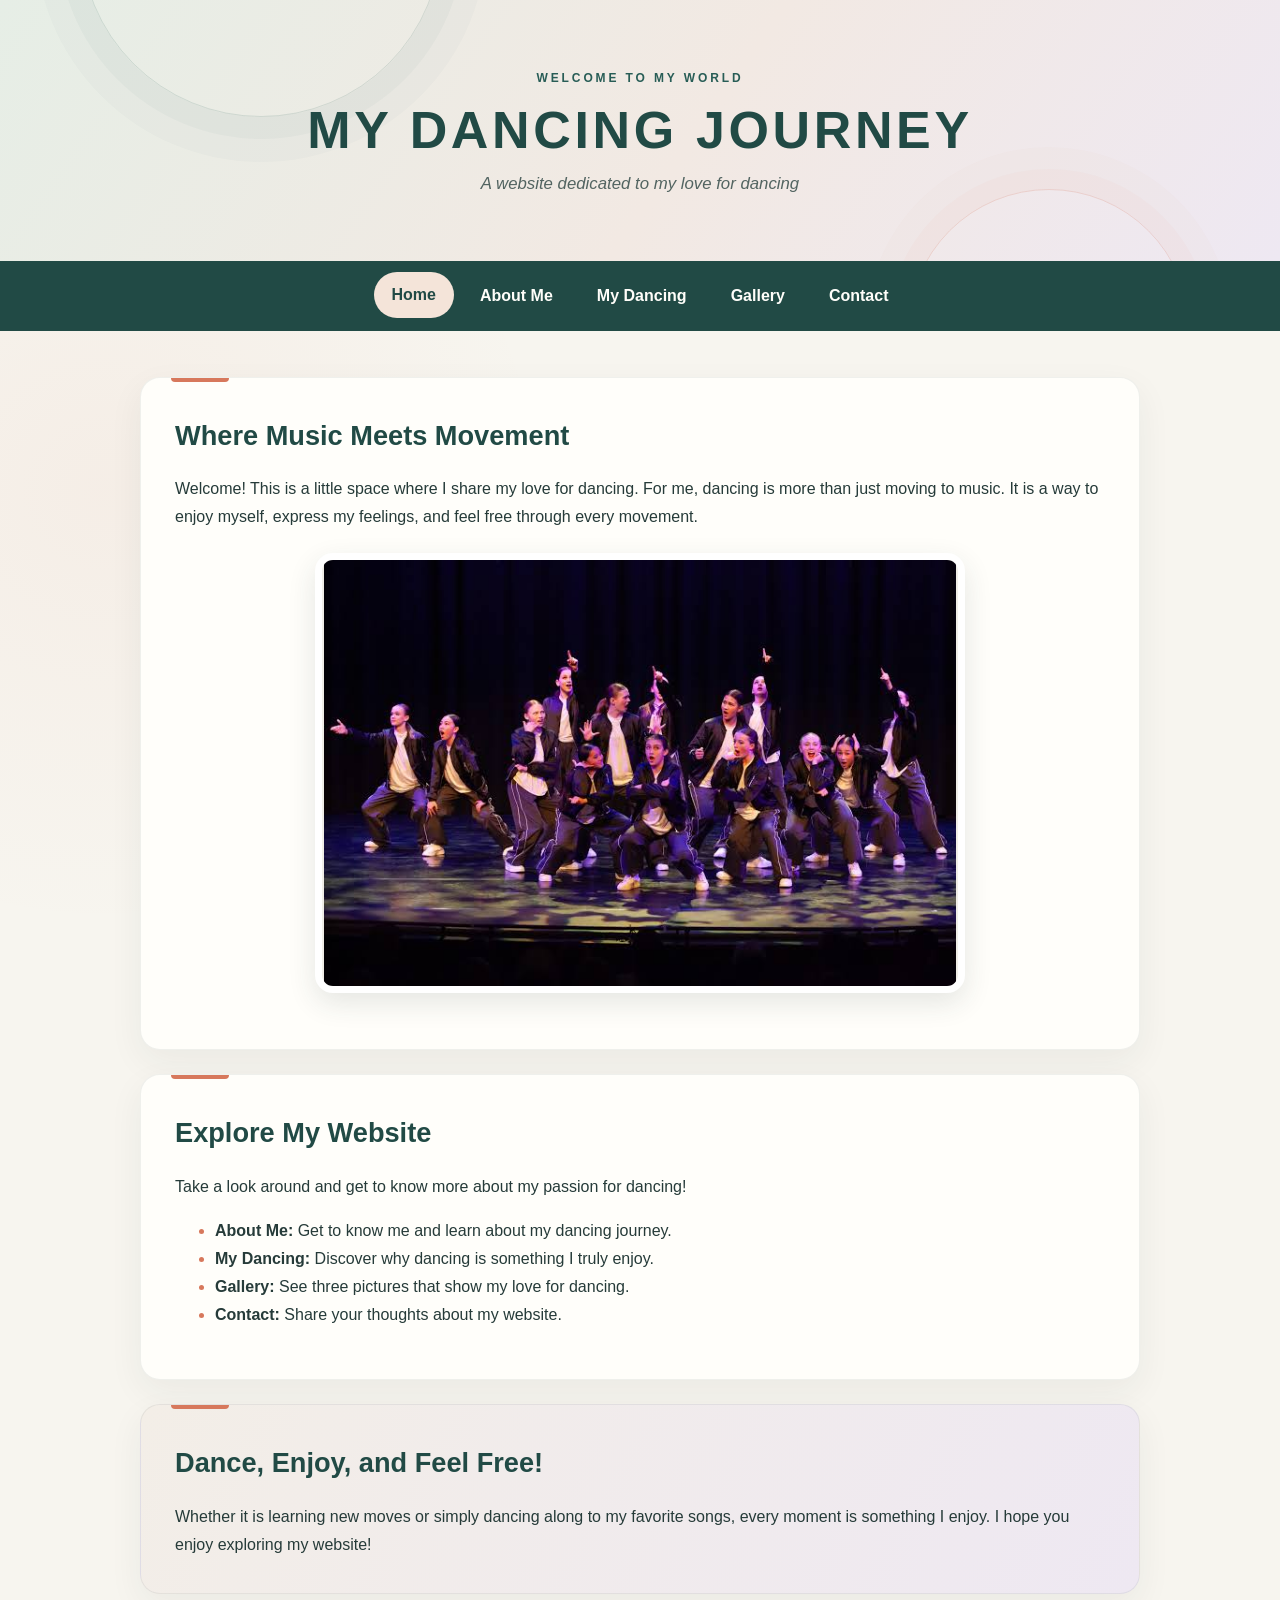
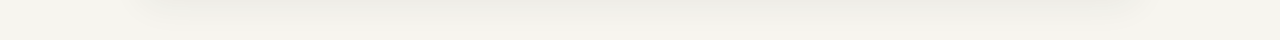
==== index.html @ 7b112239 "Publish dance website Co-authored-by: Copilot <223556219+Copilot@users.noreply.github.com>" ====
<!DOCTYPE html>
<html lang="en">
<head>
    <meta charset="UTF-8">
    <meta name="viewport" content="width=device-width, initial-scale=1.0">
    <title>My Dancing Journey | Home</title>
    <link rel="stylesheet" href="style.css">
</head>
<body>

    <header class="hero">
        <p class="eyebrow">WELCOME TO MY WORLD</p>
        <h1>MY DANCING JOURNEY</h1>
        <p class="tagline">A website dedicated to my love for dancing</p>
    </header>

    <nav class="navbar">
        <a class="active" href="index.html">Home</a>
        <a href="about.html">About Me</a>
        <a href="hobby.html">My Dancing</a>
        <a href="gallery.html">Gallery</a>
        <a href="contact.html">Contact</a>
    </nav>

    <main class="container">
        <section class="card intro">
            <h2>Where Music Meets Movement</h2>

            <p>
                Welcome! This is a little space where I share my love for
                dancing. For me, dancing is more than just moving to music.
                It is a way to enjoy myself, express my feelings, and feel
                free through every movement.
            </p>

            <img class="feature-image"
                 src="picture4.jpg"
                 alt="A picture from my dancing journey">
        </section>

        <section class="card">
            <h2>Explore My Website</h2>

            <p>
                Take a look around and get to know more about my passion
                for dancing!
            </p>

            <ul>
                <li><b>About Me:</b> Get to know me and learn about my dancing journey.</li>
                <li><b>My Dancing:</b> Discover why dancing is something I truly enjoy.</li>
                <li><b>Gallery:</b> See three pictures that show my love for dancing.</li>
                <li><b>Contact:</b> Share your thoughts about my website.</li>
            </ul>
        </section>

        <section class="card highlight">
            <h2>Dance, Enjoy, and Feel Free!</h2>

            <p>
                Whether it is learning new moves or simply dancing along
                to my favorite songs, every moment is something I enjoy.
                I hope you enjoy exploring my website!
            </p>
        </section>
    </main>

</body>
</html>
---- style.css ----
/* A calm, dance-inspired color palette */

:root {
    color-scheme: light;
    --ink: #263b39;
    --muted-ink: #526461;
    --paper: #f7f5ef;
    --card: #fffefa;
    --green: #285d56;
    --green-dark: #214a45;
    --coral: #d7785c;
    --lavender: #eee8f2;
    --line: #e7e2d9;
}

* {
    box-sizing: border-box;
}

html {
    scroll-behavior: smooth;
}

body {
    margin: 0;
    padding: 0;
    background:
        radial-gradient(ellipse at 8% 30%, rgba(215, 120, 92, 0.06), transparent 28rem),
        var(--paper);
    color: var(--ink);
    font-family: "Segoe UI", Tahoma, Geneva, Verdana, sans-serif;
    font-size: 16px;
    line-height: 1.75;
}

/* The orbit-like circles suggest movement without making the page busy. */
.hero {
    position: relative;
    overflow: hidden;
    padding: 68px 20px 62px;
    background: linear-gradient(125deg, #e6eee6 0%, #f2e9e3 54%, #eee8f2 100%);
    text-align: center;
}

.hero::before,
.hero::after {
    position: absolute;
    content: "";
    pointer-events: none;
    border: 1px solid rgba(40, 93, 86, 0.15);
    border-radius: 50%;
}

.hero::before {
    width: 360px;
    height: 360px;
    top: -245px;
    left: max(-100px, calc(50% - 560px));
    box-shadow: 0 0 0 22px rgba(40, 93, 86, 0.035), 0 0 0 45px rgba(40, 93, 86, 0.025);
}

.hero::after {
    width: 280px;
    height: 280px;
    right: max(-110px, calc(50% - 550px));
    bottom: -210px;
    border-color: rgba(215, 120, 92, 0.22);
    box-shadow: 0 0 0 20px rgba(215, 120, 92, 0.035), 0 0 0 42px rgba(215, 120, 92, 0.025);
}

.hero > * {
    position: relative;
    z-index: 1;
}

.eyebrow {
    margin: 0 0 10px;
    color: var(--green);
    font-size: 0.75rem;
    font-weight: 800;
    letter-spacing: 0.24em;
}

.hero h1 {
    margin: 0 0 8px;
    color: var(--green-dark);
    font-size: clamp(2rem, 5vw, 3.25rem);
    letter-spacing: 0.07em;
    line-height: 1.2;
}

.tagline {
    max-width: 600px;
    margin: 0 auto;
    color: var(--muted-ink);
    font-size: 1.05rem;
    font-style: italic;
}

/* NAVIGATION */

.navbar {
    position: relative;
    z-index: 2;
    display: flex;
    justify-content: center;
    flex-wrap: wrap;
    gap: 8px;
    padding: 12px 18px;
    background-color: var(--green-dark);
}

.navbar a {
    padding: 8px 17px;
    border: 1px solid transparent;
    border-radius: 999px;
    color: #fffefa;
    font-weight: 700;
    text-decoration: none;
    transition: background-color 180ms ease, color 180ms ease, transform 180ms ease;
}

.navbar a:hover,
.navbar a.active {
    transform: translateY(-1px);
    background-color: #f4e4d9;
    color: var(--green-dark);
}

a:focus-visible {
    outline: 3px solid var(--coral);
    outline-offset: 3px;
}

/* MAIN CONTENT */

.container {
    width: min(100% - 40px, 1000px);
    margin: 46px auto;
}

.container > h2 {
    margin: 0 0 8px;
    color: var(--green-dark);
    font-size: clamp(1.65rem, 3vw, 2.2rem);
    line-height: 1.25;
}

.container > p {
    max-width: 760px;
    margin: 0;
    color: var(--muted-ink);
}

.card {
    position: relative;
    overflow: hidden;
    margin-bottom: 24px;
    padding: clamp(22px, 4vw, 34px);
    border: 1px solid rgba(38, 59, 57, 0.07);
    border-radius: 20px;
    background-color: var(--card);
    box-shadow: 0 12px 35px rgba(38, 59, 57, 0.06);
}

.card::before {
    position: absolute;
    top: 0;
    left: 30px;
    width: 58px;
    height: 4px;
    border-radius: 0 0 5px 5px;
    background-color: var(--coral);
    content: "";
}

.card h2,
.card h3 {
    color: var(--green-dark);
}

.card h2 {
    margin: 0 0 12px;
    font-size: clamp(1.35rem, 2.5vw, 1.7rem);
}

.card h3 {
    margin-bottom: 5px;
}

.card p:last-child {
    margin-bottom: 0;
}

.highlight {
    background: linear-gradient(120deg, #f3eee7, var(--lavender));
}

li::marker {
    color: var(--coral);
}

/* LINKS AND IMAGES */

a {
    color: var(--green);
}

.card a {
    font-weight: 700;
}

.form-note {
    padding: 12px 15px;
    border-left: 3px solid var(--coral);
    border-radius: 0 10px 10px 0;
    background-color: #f6f3ed;
    color: var(--muted-ink);
    font-size: 0.94rem;
}

.form-field {
    margin: 18px 0;
}

.form-field label {
    display: block;
    margin-bottom: 6px;
    color: var(--green-dark);
    font-weight: 700;
}

.form-field input,
.form-field textarea {
    display: block;
    width: 100%;
    padding: 12px 14px;
    border: 1px solid #c9d2cc;
    border-radius: 10px;
    background-color: #fff;
    color: var(--ink);
    font: inherit;
}

.form-field textarea {
    min-height: 130px;
    resize: vertical;
}

.form-field input:focus,
.form-field textarea:focus {
    border-color: var(--green);
    outline: 3px solid rgba(40, 93, 86, 0.15);
}

button {
    padding: 11px 20px;
    border: 0;
    border-radius: 999px;
    background-color: var(--green);
    color: #fffefa;
    cursor: pointer;
    font: inherit;
    font-weight: 700;
    transition: background-color 180ms ease, transform 180ms ease;
}

button:hover {
    transform: translateY(-1px);
    background-color: var(--green-dark);
}

.form-status {
    color: var(--green-dark);
    font-weight: 700;
}

.comment-entry {
    margin-top: 15px;
    padding: 16px 18px;
    border: 1px solid var(--line);
    border-radius: 12px;
    background-color: #f8f6f0;
    overflow-wrap: anywhere;
}

.comment-entry h3 {
    margin: 0 0 5px;
}

.comment-entry p {
    margin: 0;
    white-space: pre-wrap;
}

.feature-image {
    display: block;
    width: 100%;
    max-width: 650px;
    max-height: 440px;
    margin: 22px auto;
    border: 7px solid #fff;
    border-radius: 18px;
    background-color: #f0eee7;
    box-shadow: 0 10px 28px rgba(38, 59, 57, 0.12);
    object-fit: contain;
}

/* GALLERIES */

.gallery-grid {
    display: grid;
    grid-template-columns: repeat(2, minmax(0, 1fr));
    gap: 25px;
    margin-top: 25px;
}

.gallery {
    display: grid;
    grid-template-columns: repeat(3, minmax(0, 1fr));
    gap: 20px;
    margin-top: 28px;
}

.gallery-item {
    overflow: hidden;
    padding: 12px;
    border: 1px solid rgba(38, 59, 57, 0.07);
    border-radius: 17px;
    background-color: var(--card);
    box-shadow: 0 9px 24px rgba(38, 59, 57, 0.07);
    text-align: center;
    transition: transform 180ms ease, box-shadow 180ms ease;
}

.gallery-item:hover {
    transform: translateY(-4px);
    box-shadow: 0 14px 30px rgba(38, 59, 57, 0.12);
}

.gallery-item img {
    display: block;
    width: 100%;
    height: 250px;
    border-radius: 11px;
    background-color: #f0eee7;
    object-fit: cover;
}

.gallery-item h3 {
    margin-bottom: 5px;
}

.gallery-item p {
    margin: 10px 4px 2px;
    color: var(--green-dark);
    font-weight: 700;
}

/* TABLE */

table {
    width: 100%;
    margin-top: 20px;
    overflow: hidden;
    border: 1px solid var(--line);
    border-collapse: collapse;
    border-radius: 12px;
    background-color: var(--card);
}

th {
    background-color: var(--green);
    color: #fffefa;
}

th,
td {
    padding: 12px;
    border: 1px solid var(--line);
    text-align: left;
}

tr:nth-child(even) {
    background-color: #f6f3ed;
}

/* FOOTER */

footer {
    margin-top: 50px;
    padding: 20px;
    background-color: var(--green-dark);
    color: #fffefa;
    text-align: center;
}

footer p {
    margin: 0;
}

@media screen and (max-width: 700px) {
    .hero {
        padding: 52px 18px 46px;
    }

    .navbar {
        gap: 5px;
        padding: 10px;
    }

    .navbar a {
        padding: 8px 13px;
        font-size: 0.92rem;
    }

    .container {
        width: min(100% - 28px, 1000px);
        margin: 30px auto;
    }

    .gallery,
    .gallery-grid {
        grid-template-columns: 1fr;
    }

    .gallery-item img {
        height: auto;
        max-height: 420px;
        aspect-ratio: 4 / 3;
    }

    table {
        font-size: 0.86rem;
    }

    th,
    td {
        padding: 9px 7px;
    }
}

@media (prefers-reduced-motion: reduce) {
    html {
        scroll-behavior: auto;
    }

    *,
    *::before,
    *::after {
        transition-duration: 0.01ms !important;
    }
}
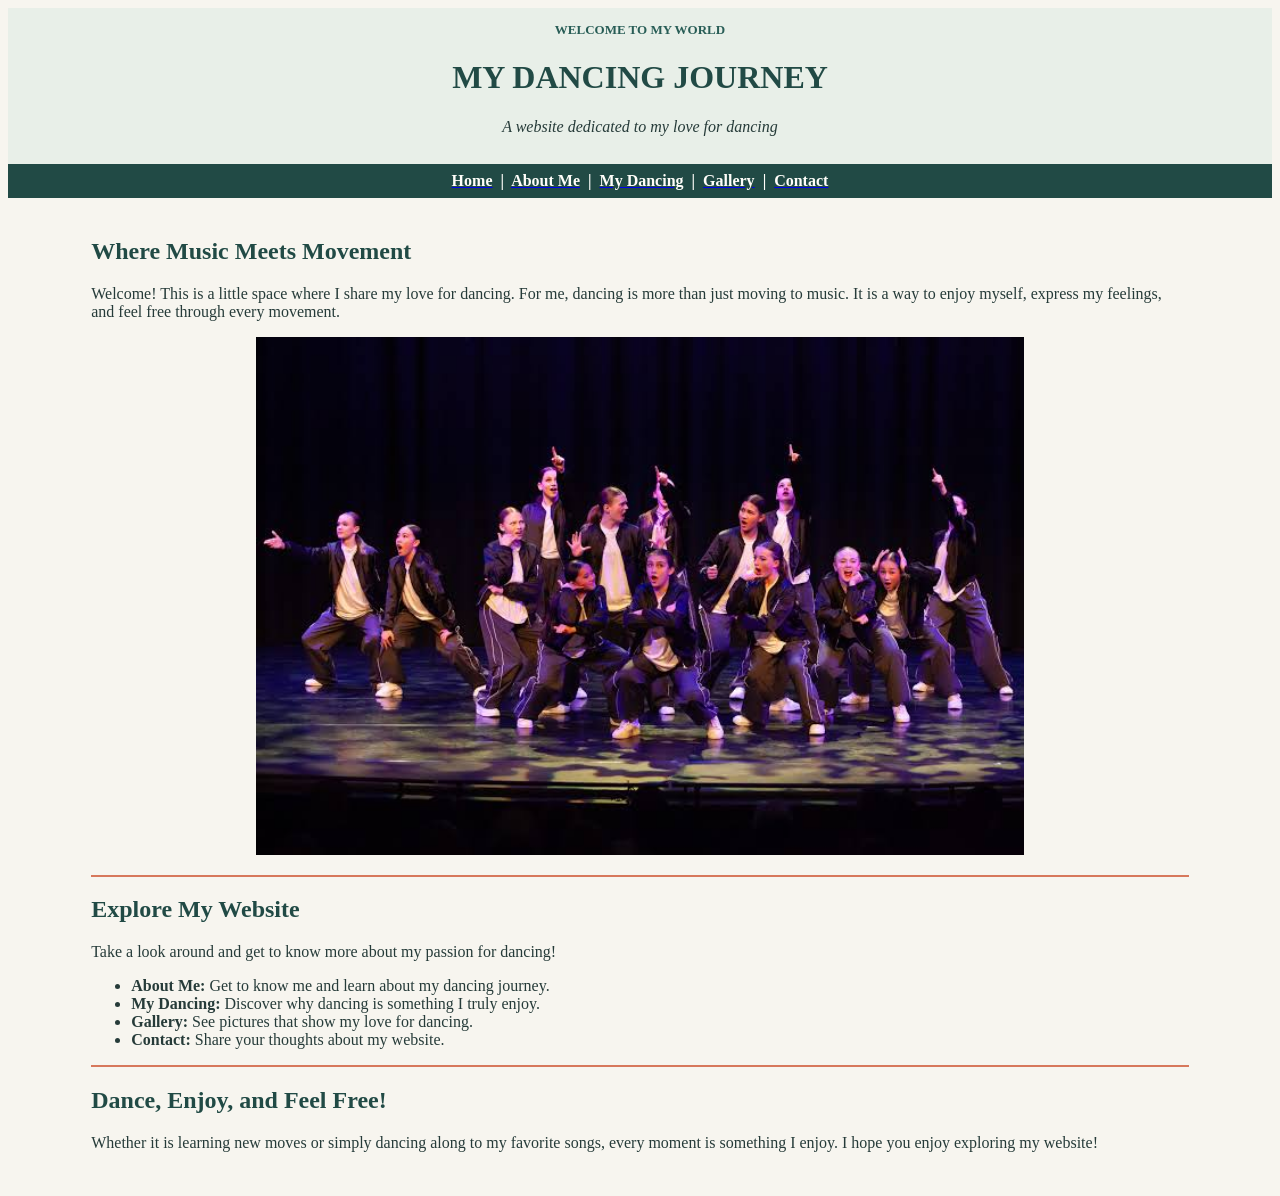
==== commit 0ef1ebd1: "Update website using HTML only Co-authored-by: Copilot <223556219+Copilot@users.noreply.github.com>" ====
--- a/index.html
+++ b/index.html
@@ -1,69 +1,41 @@
-<!DOCTYPE html>
+﻿<!DOCTYPE html>
 <html lang="en">
 <head>
-    <meta charset="UTF-8">
-    <meta name="viewport" content="width=device-width, initial-scale=1.0">
-    <title>My Dancing Journey | Home</title>
-    <link rel="stylesheet" href="style.css">
+  <meta charset="UTF-8">
+  <meta name="viewport" content="width=device-width, initial-scale=1.0">
+  <title>My Dancing Journey | Home</title>
 </head>
-<body>
-
-    <header class="hero">
-        <p class="eyebrow">WELCOME TO MY WORLD</p>
-        <h1>MY DANCING JOURNEY</h1>
-        <p class="tagline">A website dedicated to my love for dancing</p>
-    </header>
-
-    <nav class="navbar">
-        <a class="active" href="index.html">Home</a>
-        <a href="about.html">About Me</a>
-        <a href="hobby.html">My Dancing</a>
-        <a href="gallery.html">Gallery</a>
-        <a href="contact.html">Contact</a>
-    </nav>
-
-    <main class="container">
-        <section class="card intro">
-            <h2>Where Music Meets Movement</h2>
-
-            <p>
-                Welcome! This is a little space where I share my love for
-                dancing. For me, dancing is more than just moving to music.
-                It is a way to enjoy myself, express my feelings, and feel
-                free through every movement.
-            </p>
-
-            <img class="feature-image"
-                 src="picture4.jpg"
-                 alt="A picture from my dancing journey">
-        </section>
-
-        <section class="card">
-            <h2>Explore My Website</h2>
-
-            <p>
-                Take a look around and get to know more about my passion
-                for dancing!
-            </p>
-
-            <ul>
-                <li><b>About Me:</b> Get to know me and learn about my dancing journey.</li>
-                <li><b>My Dancing:</b> Discover why dancing is something I truly enjoy.</li>
-                <li><b>Gallery:</b> See three pictures that show my love for dancing.</li>
-                <li><b>Contact:</b> Share your thoughts about my website.</li>
-            </ul>
-        </section>
-
-        <section class="card highlight">
-            <h2>Dance, Enjoy, and Feel Free!</h2>
-
-            <p>
-                Whether it is learning new moves or simply dancing along
-                to my favorite songs, every moment is something I enjoy.
-                I hope you enjoy exploring my website!
-            </p>
-        </section>
-    </main>
-
+<body bgcolor="#f7f5ef" text="#263b39">
+  <table width="100%" cellpadding="12" cellspacing="0" bgcolor="#e8efe8">
+    <tr><td align="center">
+      <font size="2" color="#285d56"><b>WELCOME TO MY WORLD</b></font>
+      <h1><font color="#214a45">MY DANCING JOURNEY</font></h1>
+      <p><i>A website dedicated to my love for dancing</i></p>
+    </td></tr>
+  </table>
+  <table width="100%" cellpadding="8" cellspacing="0" bgcolor="#214a45">
+    <tr><td align="center">
+      <font color="#fffefa"><b><a href="index.html"><font color="#fffefa">Home</font></a> &nbsp;|&nbsp; <a href="about.html"><font color="#fffefa">About Me</font></a> &nbsp;|&nbsp; <a href="hobby.html"><font color="#fffefa">My Dancing</font></a> &nbsp;|&nbsp; <a href="gallery.html"><font color="#fffefa">Gallery</font></a> &nbsp;|&nbsp; <a href="contact.html"><font color="#fffefa">Contact</font></a></b></font>
+    </td></tr>
+  </table>
+  <table width="90%" cellpadding="20" cellspacing="0" align="center">
+    <tr><td>
+      <h2><font color="#214a45">Where Music Meets Movement</font></h2>
+      <p>Welcome! This is a little space where I share my love for dancing. For me, dancing is more than just moving to music. It is a way to enjoy myself, express my feelings, and feel free through every movement.</p>
+      <p align="center"><img src="picture4.jpg" alt="A picture from my dancing journey" width="70%"></p>
+      <hr color="#d7785c">
+      <h2><font color="#214a45">Explore My Website</font></h2>
+      <p>Take a look around and get to know more about my passion for dancing!</p>
+      <ul>
+        <li><b>About Me:</b> Get to know me and learn about my dancing journey.</li>
+        <li><b>My Dancing:</b> Discover why dancing is something I truly enjoy.</li>
+        <li><b>Gallery:</b> See pictures that show my love for dancing.</li>
+        <li><b>Contact:</b> Share your thoughts about my website.</li>
+      </ul>
+      <hr color="#d7785c">
+      <h2><font color="#214a45">Dance, Enjoy, and Feel Free!</font></h2>
+      <p>Whether it is learning new moves or simply dancing along to my favorite songs, every moment is something I enjoy. I hope you enjoy exploring my website!</p>
+    </td></tr>
+  </table>
 </body>
 </html>
